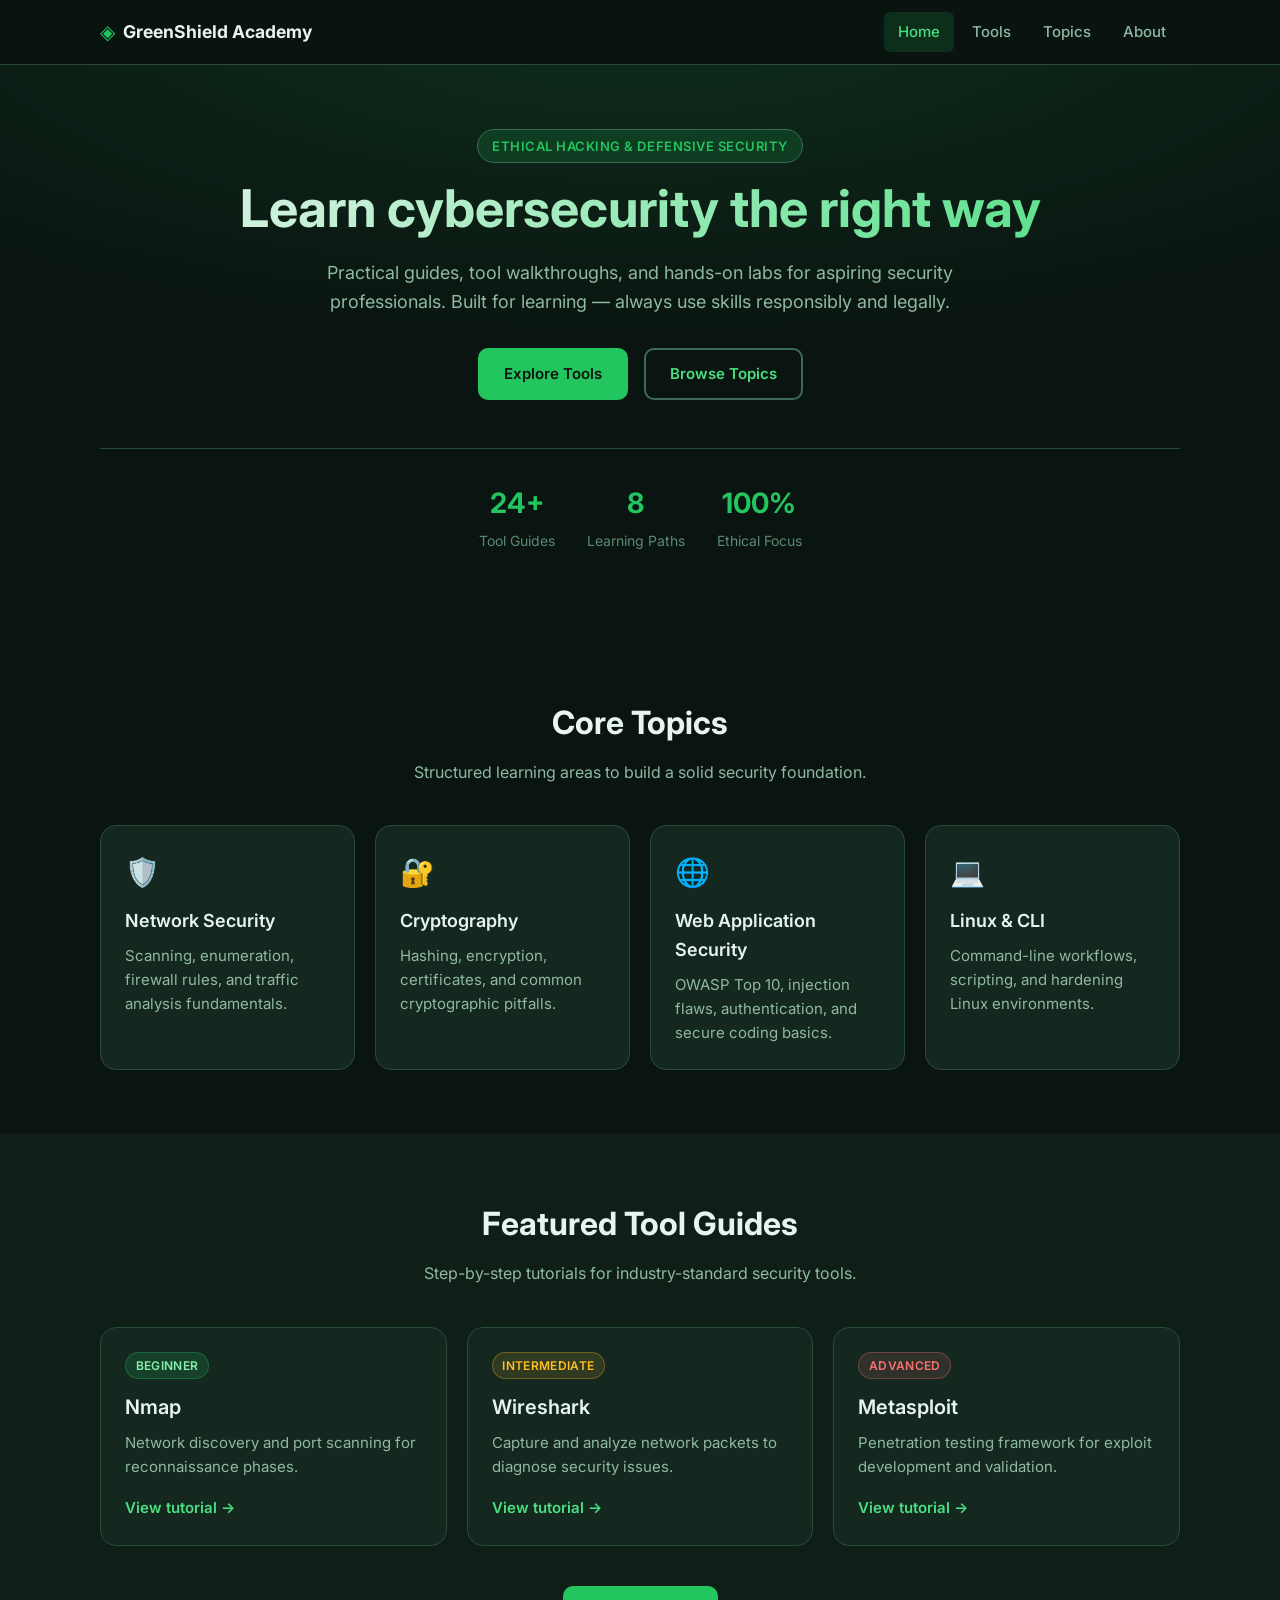
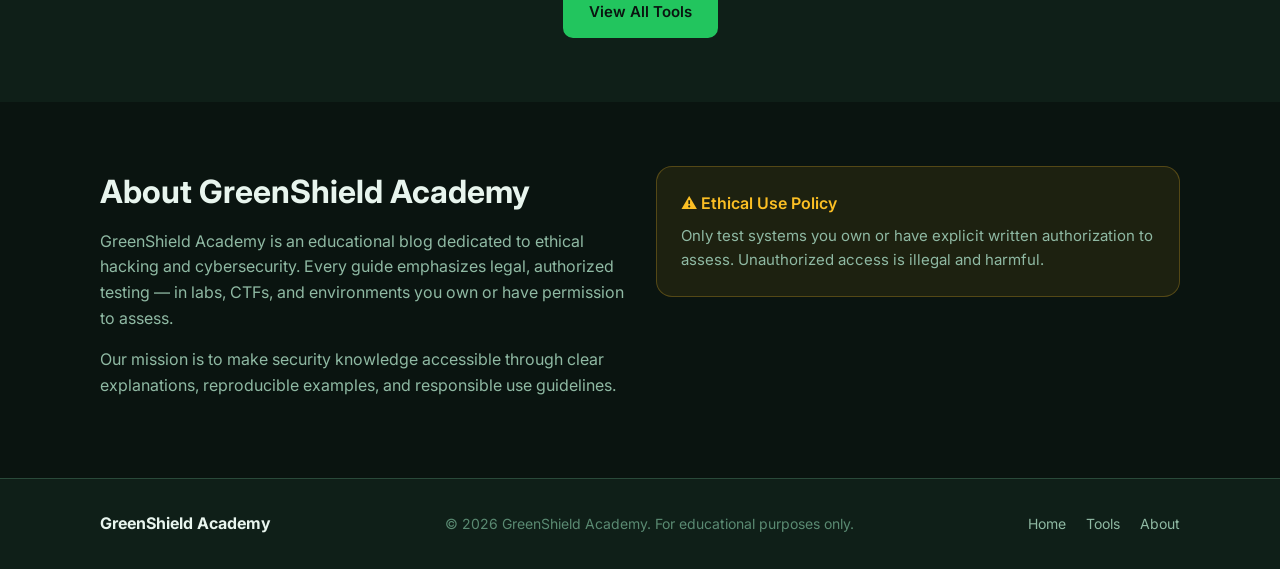
==== index.html @ 9e0d135d "First commit" ====
<!DOCTYPE html>
<html lang="en">
<head>
  <meta charset="UTF-8">
  <meta name="viewport" content="width=device-width, initial-scale=1.0">
  <meta name="description" content="Learn ethical hacking, cybersecurity fundamentals, and defensive security through practical tutorials.">
  <title>GreenShield Academy — Cybersecurity Education</title>
  <link rel="stylesheet" href="css/styles.css">
  <link rel="preconnect" href="https://fonts.googleapis.com">
  <link rel="preconnect" href="https://fonts.gstatic.com" crossorigin>
  <link href="https://fonts.googleapis.com/css2?family=Inter:wght@400;500;600;700&family=JetBrains+Mono:wght@400;500&display=swap" rel="stylesheet">
</head>
<body>
  <header class="site-header">
    <nav class="navbar" aria-label="Main navigation">
      <a href="index.html" class="navbar__brand">
        <span class="navbar__logo" aria-hidden="true">◈</span>
        GreenShield Academy
      </a>
      <button class="navbar__toggle" type="button" aria-expanded="false" aria-controls="nav-menu" aria-label="Toggle navigation menu">
        <span class="navbar__toggle-bar"></span>
        <span class="navbar__toggle-bar"></span>
        <span class="navbar__toggle-bar"></span>
      </button>
      <ul class="navbar__menu" id="nav-menu">
        <li><a href="index.html" class="navbar__link navbar__link--active">Home</a></li>
        <li><a href="tools.html" class="navbar__link">Tools</a></li>
        <li><a href="#topics" class="navbar__link">Topics</a></li>
        <li><a href="#about" class="navbar__link">About</a></li>
      </ul>
    </nav>
  </header>

  <main>
    <section class="hero">
      <div class="container hero__inner">
        <p class="hero__eyebrow">Ethical Hacking &amp; Defensive Security</p>
        <h1 class="hero__title">Learn cybersecurity the right way</h1>
        <p class="hero__subtitle">
          Practical guides, tool walkthroughs, and hands-on labs for aspiring security professionals.
          Built for learning — always use skills responsibly and legally.
        </p>
        <div class="hero__actions">
          <a href="tools.html" class="btn btn--primary">Explore Tools</a>
          <a href="#topics" class="btn btn--secondary">Browse Topics</a>
        </div>
        <div class="hero__stats">
          <div class="stat">
            <span class="stat__value">24+</span>
            <span class="stat__label">Tool Guides</span>
          </div>
          <div class="stat">
            <span class="stat__value">8</span>
            <span class="stat__label">Learning Paths</span>
          </div>
          <div class="stat">
            <span class="stat__value">100%</span>
            <span class="stat__label">Ethical Focus</span>
          </div>
        </div>
      </div>
    </section>

    <section class="section" id="topics">
      <div class="container">
        <header class="section__header">
          <h2 class="section__title">Core Topics</h2>
          <p class="section__desc">Structured learning areas to build a solid security foundation.</p>
        </header>
        <div class="card-grid">
          <article class="topic-card">
            <div class="topic-card__icon" aria-hidden="true">🛡️</div>
            <h3 class="topic-card__title">Network Security</h3>
            <p class="topic-card__text">Scanning, enumeration, firewall rules, and traffic analysis fundamentals.</p>
          </article>
          <article class="topic-card">
            <div class="topic-card__icon" aria-hidden="true">🔐</div>
            <h3 class="topic-card__title">Cryptography</h3>
            <p class="topic-card__text">Hashing, encryption, certificates, and common cryptographic pitfalls.</p>
          </article>
          <article class="topic-card">
            <div class="topic-card__icon" aria-hidden="true">🌐</div>
            <h3 class="topic-card__title">Web Application Security</h3>
            <p class="topic-card__text">OWASP Top 10, injection flaws, authentication, and secure coding basics.</p>
          </article>
          <article class="topic-card">
            <div class="topic-card__icon" aria-hidden="true">💻</div>
            <h3 class="topic-card__title">Linux &amp; CLI</h3>
            <p class="topic-card__text">Command-line workflows, scripting, and hardening Linux environments.</p>
          </article>
        </div>
      </div>
    </section>

    <section class="section section--alt">
      <div class="container">
        <header class="section__header">
          <h2 class="section__title">Featured Tool Guides</h2>
          <p class="section__desc">Step-by-step tutorials for industry-standard security tools.</p>
        </header>
        <div class="featured-tools">
          <article class="featured-tool">
            <span class="badge badge--beginner">Beginner</span>
            <h3 class="featured-tool__title">Nmap</h3>
            <p class="featured-tool__text">Network discovery and port scanning for reconnaissance phases.</p>
            <a href="tools.html#nmap" class="featured-tool__link">View tutorial →</a>
          </article>
          <article class="featured-tool">
            <span class="badge badge--intermediate">Intermediate</span>
            <h3 class="featured-tool__title">Wireshark</h3>
            <p class="featured-tool__text">Capture and analyze network packets to diagnose security issues.</p>
            <a href="tools.html#wireshark" class="featured-tool__link">View tutorial →</a>
          </article>
          <article class="featured-tool">
            <span class="badge badge--advanced">Advanced</span>
            <h3 class="featured-tool__title">Metasploit</h3>
            <p class="featured-tool__text">Penetration testing framework for exploit development and validation.</p>
            <a href="tools.html#metasploit" class="featured-tool__link">View tutorial →</a>
          </article>
        </div>
        <div class="section__cta">
          <a href="tools.html" class="btn btn--primary">View All Tools</a>
        </div>
      </div>
    </section>

    <section class="section" id="about">
      <div class="container about">
        <div class="about__content">
          <h2 class="section__title">About GreenShield Academy</h2>
          <p>
            GreenShield Academy is an educational blog dedicated to ethical hacking and cybersecurity.
            Every guide emphasizes legal, authorized testing — in labs, CTFs, and environments you own or have permission to assess.
          </p>
          <p>
            Our mission is to make security knowledge accessible through clear explanations, reproducible examples,
            and responsible use guidelines.
          </p>
        </div>
        <aside class="about__notice" role="note">
          <h3 class="about__notice-title">⚠️ Ethical Use Policy</h3>
          <p>
            Only test systems you own or have explicit written authorization to assess.
            Unauthorized access is illegal and harmful.
          </p>
        </aside>
      </div>
    </section>
  </main>

  <footer class="site-footer">
    <div class="container site-footer__inner">
      <p class="site-footer__brand">GreenShield Academy</p>
      <p class="site-footer__copy">&copy; 2026 GreenShield Academy. For educational purposes only.</p>
      <nav class="site-footer__nav" aria-label="Footer navigation">
        <a href="index.html">Home</a>
        <a href="tools.html">Tools</a>
        <a href="#about">About</a>
      </nav>
    </div>
  </footer>

  <script src="js/main.js"></script>
</body>
</html>
---- css/styles.css ----
/* ============================================
   GreenShield Academy — Green Cyber Theme
   ============================================ */

:root {
  --color-bg: #0a1410;
  --color-bg-alt: #0f1f18;
  --color-surface: #142820;
  --color-surface-hover: #1a3328;
  --color-border: #2a4a3a;
  --color-border-light: #3d6b55;

  --color-primary: #22c55e;
  --color-primary-dark: #16a34a;
  --color-primary-light: #4ade80;
  --color-primary-glow: rgba(34, 197, 94, 0.15);

  --color-text: #e8f5ee;
  --color-text-muted: #8fb9a3;
  --color-text-dim: #5a8a72;

  --color-accent: #10b981;
  --color-warning: #fbbf24;
  --color-danger: #f87171;

  --font-sans: "Inter", system-ui, -apple-system, sans-serif;
  --font-mono: "JetBrains Mono", "Fira Code", monospace;

  --radius-sm: 6px;
  --radius-md: 10px;
  --radius-lg: 16px;

  --shadow-sm: 0 2px 8px rgba(0, 0, 0, 0.25);
  --shadow-md: 0 8px 24px rgba(0, 0, 0, 0.35);
  --shadow-glow: 0 0 40px rgba(34, 197, 94, 0.12);

  --header-height: 64px;
  --container-max: 1120px;
  --transition: 0.2s ease;
}

*,
*::before,
*::after {
  box-sizing: border-box;
  margin: 0;
  padding: 0;
}

html {
  scroll-behavior: smooth;
}

body {
  font-family: var(--font-sans);
  font-size: 1rem;
  line-height: 1.6;
  color: var(--color-text);
  background-color: var(--color-bg);
  min-height: 100vh;
  display: flex;
  flex-direction: column;
}

img {
  max-width: 100%;
  display: block;
}

a {
  color: var(--color-primary-light);
  text-decoration: none;
  transition: color var(--transition);
}

a:hover {
  color: var(--color-primary);
}

.container {
  width: 100%;
  max-width: var(--container-max);
  margin-inline: auto;
  padding-inline: 1.25rem;
}

.visually-hidden {
  position: absolute;
  width: 1px;
  height: 1px;
  padding: 0;
  margin: -1px;
  overflow: hidden;
  clip: rect(0, 0, 0, 0);
  white-space: nowrap;
  border: 0;
}

/* ---- Header & Navigation ---- */

.site-header {
  position: sticky;
  top: 0;
  z-index: 100;
  background: rgba(10, 20, 16, 0.92);
  backdrop-filter: blur(12px);
  border-bottom: 1px solid var(--color-border);
}

.navbar {
  display: flex;
  align-items: center;
  justify-content: space-between;
  max-width: var(--container-max);
  margin-inline: auto;
  padding: 0 1.25rem;
  height: var(--header-height);
}

.navbar__brand {
  display: flex;
  align-items: center;
  gap: 0.5rem;
  font-weight: 700;
  font-size: 1.1rem;
  color: var(--color-text);
}

.navbar__brand:hover {
  color: var(--color-primary-light);
}

.navbar__logo {
  color: var(--color-primary);
  font-size: 1.25rem;
}

.navbar__menu {
  display: flex;
  align-items: center;
  gap: 0.25rem;
  list-style: none;
}

.navbar__link {
  display: block;
  padding: 0.5rem 0.875rem;
  color: var(--color-text-muted);
  font-weight: 500;
  font-size: 0.9375rem;
  border-radius: var(--radius-sm);
  transition: color var(--transition), background var(--transition);
}

.navbar__link:hover,
.navbar__link--active {
  color: var(--color-primary-light);
  background: var(--color-primary-glow);
}

.navbar__toggle {
  display: none;
  flex-direction: column;
  justify-content: center;
  gap: 5px;
  width: 40px;
  height: 40px;
  padding: 8px;
  background: transparent;
  border: 1px solid var(--color-border);
  border-radius: var(--radius-sm);
  cursor: pointer;
}

.navbar__toggle-bar {
  display: block;
  width: 100%;
  height: 2px;
  background: var(--color-text);
  border-radius: 2px;
  transition: transform var(--transition), opacity var(--transition);
}

.navbar__toggle[aria-expanded="true"] .navbar__toggle-bar:nth-child(1) {
  transform: translateY(7px) rotate(45deg);
}

.navbar__toggle[aria-expanded="true"] .navbar__toggle-bar:nth-child(2) {
  opacity: 0;
}

.navbar__toggle[aria-expanded="true"] .navbar__toggle-bar:nth-child(3) {
  transform: translateY(-7px) rotate(-45deg);
}

/* ---- Buttons ---- */

.btn {
  display: inline-flex;
  align-items: center;
  justify-content: center;
  padding: 0.75rem 1.5rem;
  font-family: inherit;
  font-size: 0.9375rem;
  font-weight: 600;
  border-radius: var(--radius-md);
  border: 2px solid transparent;
  cursor: pointer;
  transition: background var(--transition), border-color var(--transition), transform var(--transition);
}

.btn:hover {
  transform: translateY(-1px);
}

.btn--primary {
  background: var(--color-primary);
  color: var(--color-bg);
  border-color: var(--color-primary);
}

.btn--primary:hover {
  background: var(--color-primary-dark);
  border-color: var(--color-primary-dark);
  color: var(--color-bg);
}

.btn--secondary {
  background: transparent;
  color: var(--color-primary-light);
  border-color: var(--color-border-light);
}

.btn--secondary:hover {
  background: var(--color-primary-glow);
  color: var(--color-primary-light);
}

/* ---- Hero (Landing) ---- */

.hero {
  padding: 4rem 0 5rem;
  background:
    radial-gradient(ellipse 80% 60% at 50% -10%, var(--color-primary-glow), transparent),
    var(--color-bg);
}

.hero__inner {
  text-align: center;
}

.hero__eyebrow {
  display: inline-block;
  margin-bottom: 1rem;
  padding: 0.35rem 0.875rem;
  font-size: 0.8125rem;
  font-weight: 600;
  letter-spacing: 0.04em;
  text-transform: uppercase;
  color: var(--color-primary);
  background: var(--color-primary-glow);
  border: 1px solid var(--color-border-light);
  border-radius: 999px;
}

.hero__title {
  font-size: clamp(2rem, 5vw, 3.25rem);
  font-weight: 700;
  line-height: 1.15;
  margin-bottom: 1.25rem;
  background: linear-gradient(135deg, var(--color-text) 0%, var(--color-primary-light) 100%);
  -webkit-background-clip: text;
  -webkit-text-fill-color: transparent;
  background-clip: text;
}

.hero__subtitle {
  max-width: 640px;
  margin: 0 auto 2rem;
  font-size: 1.125rem;
  color: var(--color-text-muted);
}

.hero__actions {
  display: flex;
  flex-wrap: wrap;
  gap: 1rem;
  justify-content: center;
  margin-bottom: 3rem;
}

.hero__stats {
  display: flex;
  flex-wrap: wrap;
  gap: 2rem;
  justify-content: center;
  padding-top: 2rem;
  border-top: 1px solid var(--color-border);
}

.stat {
  display: flex;
  flex-direction: column;
  align-items: center;
  gap: 0.25rem;
}

.stat__value {
  font-size: 1.75rem;
  font-weight: 700;
  color: var(--color-primary);
}

.stat__label {
  font-size: 0.875rem;
  color: var(--color-text-dim);
}

/* ---- Sections ---- */

.section {
  padding: 4rem 0;
}

.section--alt {
  background: var(--color-bg-alt);
}

.section__header {
  text-align: center;
  margin-bottom: 2.5rem;
}

.section__title {
  font-size: clamp(1.5rem, 3vw, 2rem);
  font-weight: 700;
  margin-bottom: 0.75rem;
}

.section__desc {
  color: var(--color-text-muted);
  max-width: 520px;
  margin-inline: auto;
}

.section__cta {
  text-align: center;
  margin-top: 2.5rem;
}

/* ---- Topic Cards ---- */

.card-grid {
  display: grid;
  grid-template-columns: repeat(auto-fit, minmax(240px, 1fr));
  gap: 1.25rem;
}

.topic-card {
  padding: 1.5rem;
  background: var(--color-surface);
  border: 1px solid var(--color-border);
  border-radius: var(--radius-lg);
  transition: border-color var(--transition), box-shadow var(--transition), transform var(--transition);
}

.topic-card:hover {
  border-color: var(--color-border-light);
  box-shadow: var(--shadow-glow);
  transform: translateY(-2px);
}

.topic-card__icon {
  font-size: 1.75rem;
  margin-bottom: 0.75rem;
}

.topic-card__title {
  font-size: 1.125rem;
  font-weight: 600;
  margin-bottom: 0.5rem;
}

.topic-card__text {
  font-size: 0.9375rem;
  color: var(--color-text-muted);
}

/* ---- Featured Tools ---- */

.featured-tools {
  display: grid;
  grid-template-columns: repeat(auto-fit, minmax(280px, 1fr));
  gap: 1.25rem;
}

.featured-tool {
  padding: 1.5rem;
  background: var(--color-surface);
  border: 1px solid var(--color-border);
  border-radius: var(--radius-lg);
}

.featured-tool__title {
  font-size: 1.25rem;
  font-weight: 600;
  margin: 0.75rem 0 0.5rem;
}

.featured-tool__text {
  font-size: 0.9375rem;
  color: var(--color-text-muted);
  margin-bottom: 1rem;
}

.featured-tool__link {
  font-weight: 600;
  font-size: 0.9375rem;
}

/* ---- Badges ---- */

.badge {
  display: inline-block;
  padding: 0.2rem 0.6rem;
  font-size: 0.75rem;
  font-weight: 600;
  text-transform: uppercase;
  letter-spacing: 0.03em;
  border-radius: 999px;
}

.badge--beginner {
  color: #86efac;
  background: rgba(34, 197, 94, 0.15);
  border: 1px solid rgba(34, 197, 94, 0.3);
}

.badge--intermediate {
  color: var(--color-warning);
  background: rgba(251, 191, 36, 0.12);
  border: 1px solid rgba(251, 191, 36, 0.3);
}

.badge--advanced {
  color: var(--color-danger);
  background: rgba(248, 113, 113, 0.12);
  border: 1px solid rgba(248, 113, 113, 0.3);
}

/* ---- About ---- */

.about {
  display: grid;
  grid-template-columns: 1fr 1fr;
  gap: 2rem;
  align-items: start;
}

.about__content p {
  color: var(--color-text-muted);
  margin-bottom: 1rem;
}

.about__notice {
  padding: 1.5rem;
  background: rgba(251, 191, 36, 0.08);
  border: 1px solid rgba(251, 191, 36, 0.25);
  border-radius: var(--radius-lg);
}

.about__notice-title {
  font-size: 1rem;
  font-weight: 600;
  margin-bottom: 0.5rem;
  color: var(--color-warning);
}

.about__notice p {
  font-size: 0.9375rem;
  color: var(--color-text-muted);
}

/* ---- Page Hero (Tools) ---- */

.page-hero {
  padding: 3rem 0 2rem;
  background:
    radial-gradient(ellipse 70% 50% at 50% 0%, var(--color-primary-glow), transparent),
    var(--color-bg-alt);
  border-bottom: 1px solid var(--color-border);
}

.page-hero__title {
  font-size: clamp(1.75rem, 4vw, 2.5rem);
  font-weight: 700;
  margin-bottom: 0.75rem;
}

.page-hero__subtitle {
  color: var(--color-text-muted);
  max-width: 600px;
  font-size: 1.0625rem;
}

/* ---- Tools Page ---- */

.tools-section {
  padding-top: 2rem;
}

.tools-toolbar {
  display: flex;
  flex-wrap: wrap;
  gap: 1rem;
  align-items: center;
  justify-content: space-between;
  margin-bottom: 1.5rem;
}

.search-box {
  flex: 1;
  min-width: 220px;
  max-width: 400px;
}

.search-box__input {
  width: 100%;
  padding: 0.75rem 1rem;
  font-family: inherit;
  font-size: 0.9375rem;
  color: var(--color-text);
  background: var(--color-surface);
  border: 1px solid var(--color-border);
  border-radius: var(--radius-md);
  outline: none;
  transition: border-color var(--transition), box-shadow var(--transition);
}

.search-box__input::placeholder {
  color: var(--color-text-dim);
}

.search-box__input:focus {
  border-color: var(--color-primary);
  box-shadow: 0 0 0 3px var(--color-primary-glow);
}

.filter-group {
  display: flex;
  flex-wrap: wrap;
  gap: 0.5rem;
}

.filter-btn {
  padding: 0.5rem 0.875rem;
  font-family: inherit;
  font-size: 0.8125rem;
  font-weight: 600;
  color: var(--color-text-muted);
  background: var(--color-surface);
  border: 1px solid var(--color-border);
  border-radius: 999px;
  cursor: pointer;
  transition: color var(--transition), background var(--transition), border-color var(--transition);
}

.filter-btn:hover {
  color: var(--color-primary-light);
  border-color: var(--color-border-light);
}

.filter-btn--active {
  color: var(--color-bg);
  background: var(--color-primary);
  border-color: var(--color-primary);
}

.tools-count {
  font-size: 0.875rem;
  color: var(--color-text-dim);
  margin-bottom: 1.25rem;
}

.tools-grid {
  display: grid;
  grid-template-columns: repeat(auto-fill, minmax(320px, 1fr));
  gap: 1.25rem;
}

.tools-empty {
  text-align: center;
  padding: 3rem 1rem;
  color: var(--color-text-muted);
}

/* ---- Tool Card ---- */

.tool-card {
  display: flex;
  flex-direction: column;
  background: var(--color-surface);
  border: 1px solid var(--color-border);
  border-radius: var(--radius-lg);
  overflow: hidden;
  transition: border-color var(--transition), box-shadow var(--transition);
}

.tool-card:hover {
  border-color: var(--color-border-light);
}

.tool-card.is-hidden {
  display: none;
}

.tool-card__header {
  padding: 1.25rem 1.25rem 0;
}

.tool-card__meta {
  display: flex;
  flex-wrap: wrap;
  gap: 0.5rem;
  align-items: center;
  margin-bottom: 0.5rem;
}

.tool-card__category {
  font-size: 0.75rem;
  font-weight: 600;
  text-transform: uppercase;
  letter-spacing: 0.04em;
  color: var(--color-primary);
}

.tool-card__title {
  font-size: 1.25rem;
  font-weight: 700;
  margin-bottom: 0.5rem;
}

.tool-card__desc {
  font-size: 0.9375rem;
  color: var(--color-text-muted);
  line-height: 1.55;
}

.tool-card__body {
  padding: 1rem 1.25rem 1.25rem;
  margin-top: auto;
}

.tool-card__toggle {
  display: flex;
  align-items: center;
  justify-content: space-between;
  width: 100%;
  padding: 0.75rem 1rem;
  font-family: inherit;
  font-size: 0.875rem;
  font-weight: 600;
  color: var(--color-primary-light);
  background: var(--color-bg-alt);
  border: 1px solid var(--color-border);
  border-radius: var(--radius-md);
  cursor: pointer;
  transition: background var(--transition), border-color var(--transition);
}

.tool-card__toggle:hover {
  background: var(--color-primary-glow);
  border-color: var(--color-border-light);
}

.tool-card__toggle-icon {
  font-size: 1.125rem;
  transition: transform var(--transition);
}

.tool-card__toggle[aria-expanded="true"] .tool-card__toggle-icon {
  transform: rotate(180deg);
}

.tool-card__tutorial {
  overflow: hidden;
  max-height: 0;
  transition: max-height 0.35s ease;
}

.tool-card__tutorial.is-open {
  max-height: 1200px;
}

.tool-card__tutorial-inner {
  padding: 1rem 0 0;
}

.tool-card__section-title {
  font-size: 0.8125rem;
  font-weight: 600;
  text-transform: uppercase;
  letter-spacing: 0.04em;
  color: var(--color-text-dim);
  margin-bottom: 0.5rem;
}

.tool-card__steps {
  list-style: none;
  counter-reset: step;
  margin-bottom: 1rem;
}

.tool-card__steps li {
  position: relative;
  padding-left: 2rem;
  margin-bottom: 0.625rem;
  font-size: 0.9375rem;
  color: var(--color-text-muted);
  counter-increment: step;
}

.tool-card__steps li::before {
  content: counter(step);
  position: absolute;
  left: 0;
  top: 0;
  width: 1.375rem;
  height: 1.375rem;
  display: flex;
  align-items: center;
  justify-content: center;
  font-size: 0.75rem;
  font-weight: 700;
  color: var(--color-bg);
  background: var(--color-primary);
  border-radius: 50%;
}

.tool-card__code {
  display: block;
  padding: 0.875rem 1rem;
  font-family: var(--font-mono);
  font-size: 0.8125rem;
  line-height: 1.5;
  color: var(--color-primary-light);
  background: var(--color-bg);
  border: 1px solid var(--color-border);
  border-radius: var(--radius-sm);
  overflow-x: auto;
  white-space: pre-wrap;
  word-break: break-word;
}

.tool-card__note {
  margin-top: 0.75rem;
  padding: 0.75rem;
  font-size: 0.8125rem;
  color: var(--color-warning);
  background: rgba(251, 191, 36, 0.08);
  border-left: 3px solid var(--color-warning);
  border-radius: 0 var(--radius-sm) var(--radius-sm) 0;
}

/* ---- Footer ---- */

.site-footer {
  margin-top: auto;
  padding: 2rem 0;
  background: var(--color-bg-alt);
  border-top: 1px solid var(--color-border);
}

.site-footer__inner {
  display: flex;
  flex-wrap: wrap;
  gap: 1rem;
  align-items: center;
  justify-content: space-between;
}

.site-footer__brand {
  font-weight: 700;
  color: var(--color-text);
}

.site-footer__copy {
  font-size: 0.875rem;
  color: var(--color-text-dim);
}

.site-footer__nav {
  display: flex;
  gap: 1.25rem;
}

.site-footer__nav a {
  font-size: 0.875rem;
  color: var(--color-text-muted);
}

.site-footer__nav a:hover {
  color: var(--color-primary-light);
}

/* ---- Responsive ---- */

@media (max-width: 768px) {
  .navbar__toggle {
    display: flex;
  }

  .navbar__menu {
    position: fixed;
    top: var(--header-height);
    left: 0;
    right: 0;
    flex-direction: column;
    align-items: stretch;
    gap: 0;
    padding: 0.75rem 1.25rem 1.25rem;
    background: rgba(10, 20, 16, 0.98);
    border-bottom: 1px solid var(--color-border);
    transform: translateY(-110%);
    opacity: 0;
    visibility: hidden;
    transition: transform var(--transition), opacity var(--transition), visibility var(--transition);
  }

  .navbar__menu.is-open {
    transform: translateY(0);
    opacity: 1;
    visibility: visible;
  }

  .navbar__link {
    padding: 0.75rem 1rem;
  }

  .about {
    grid-template-columns: 1fr;
  }

  .tools-toolbar {
    flex-direction: column;
    align-items: stretch;
  }

  .search-box {
    max-width: none;
  }

  .filter-group {
    justify-content: flex-start;
  }

  .site-footer__inner {
    flex-direction: column;
    text-align: center;
  }
}

@media (max-width: 480px) {
  .hero {
    padding: 3rem 0 4rem;
  }

  .hero__actions {
    flex-direction: column;
    align-items: stretch;
  }

  .hero__stats {
    gap: 1.5rem;
  }

  .tools-grid {
    grid-template-columns: 1fr;
  }
}
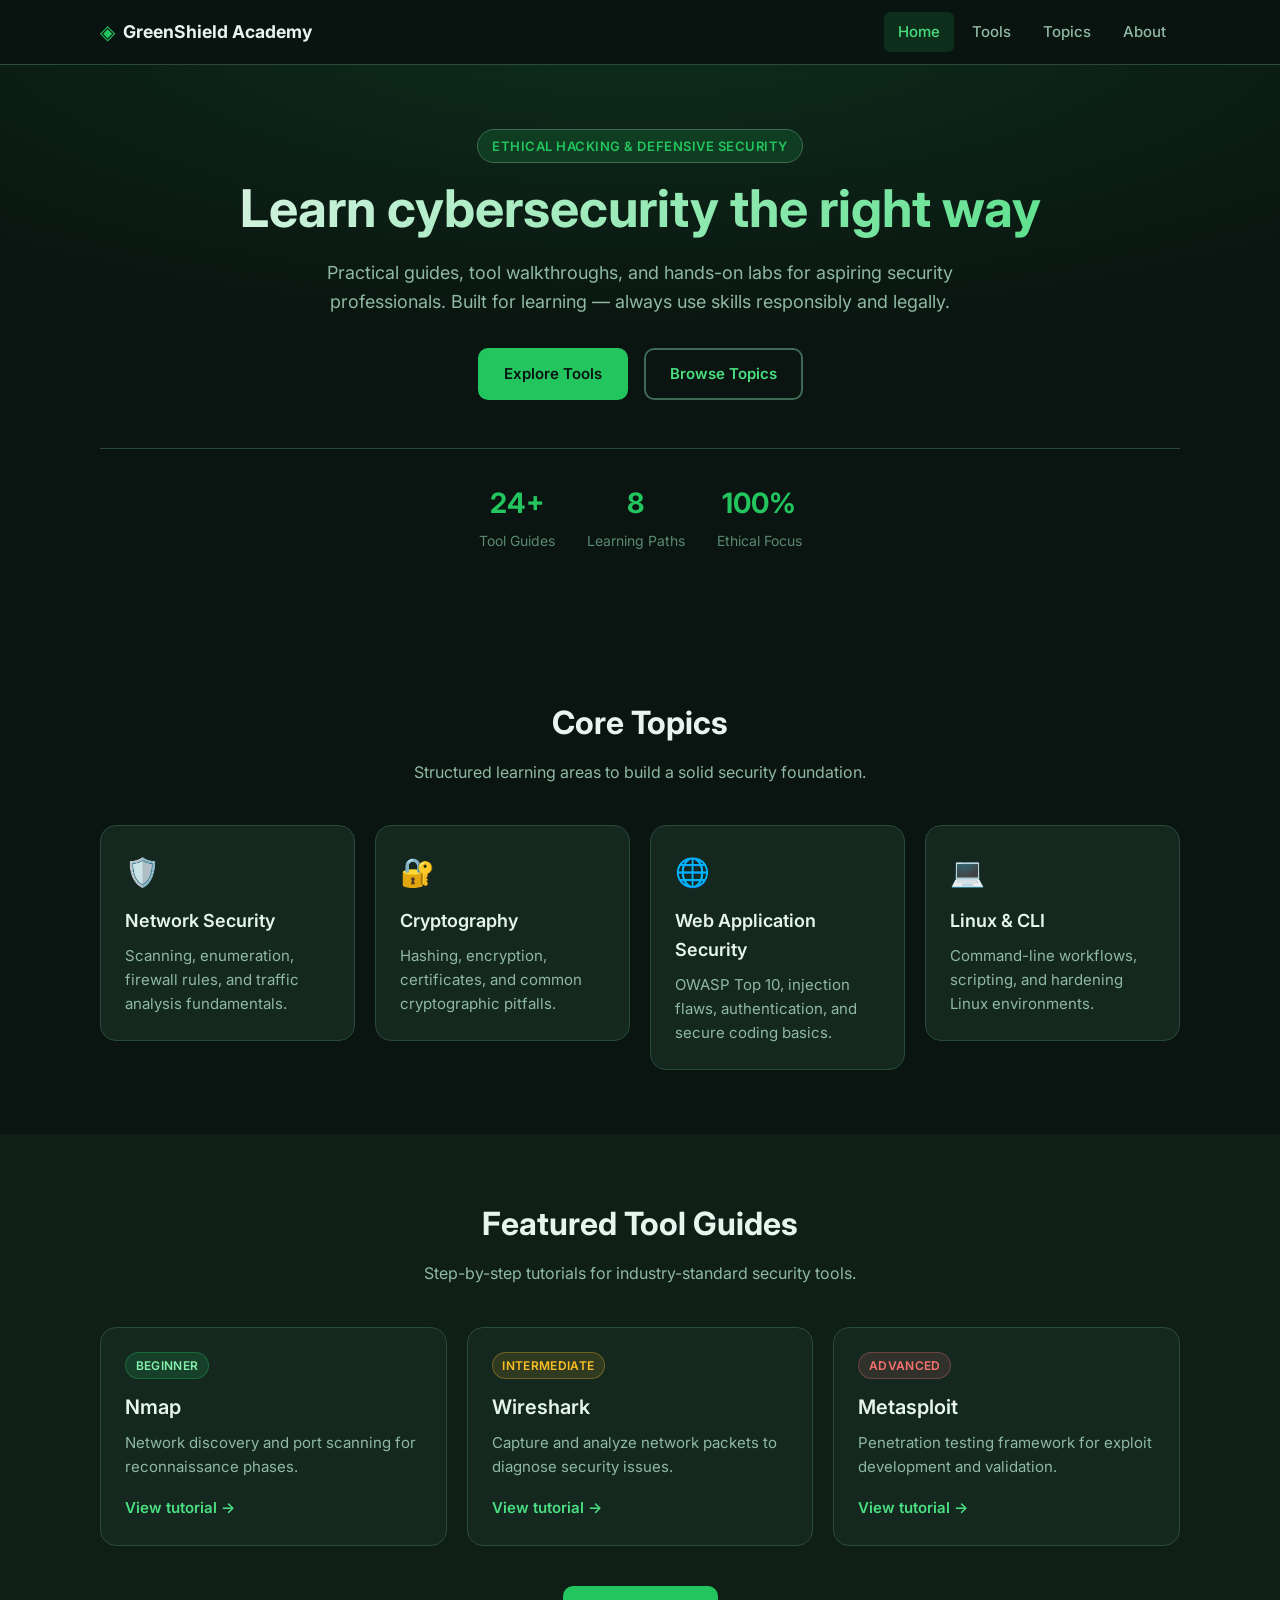
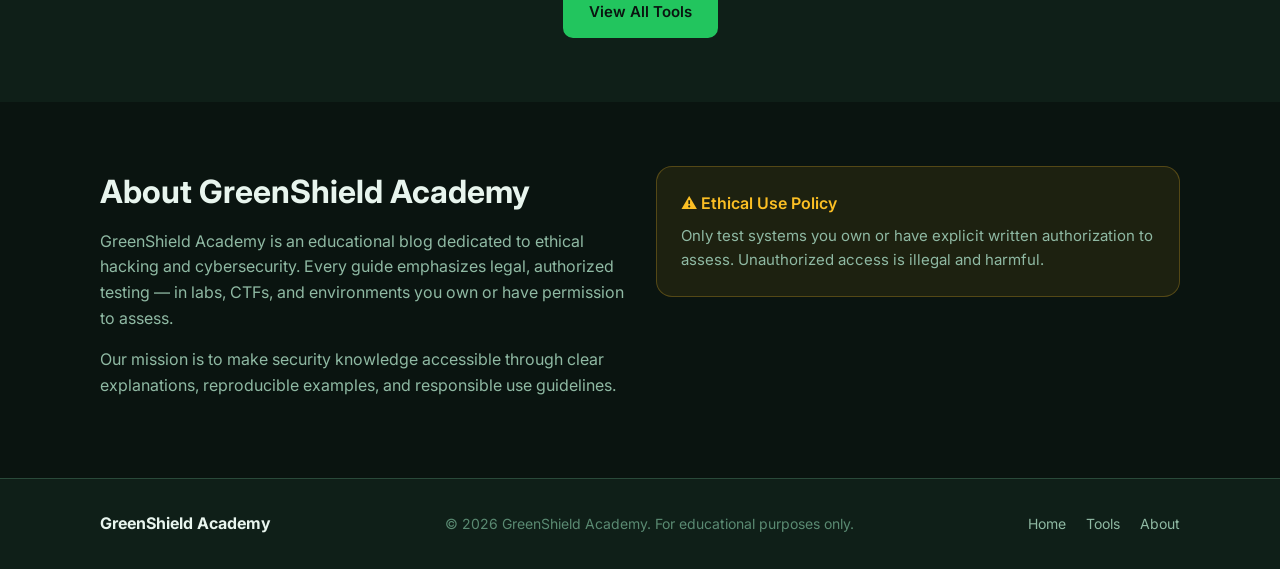
==== commit a5a2cadf: "Added detailed learning pages for core topics" ====
--- a/index.html
+++ b/index.html
@@ -68,26 +68,34 @@
           <p class="section__desc">Structured learning areas to build a solid security foundation.</p>
         </header>
         <div class="card-grid">
-          <article class="topic-card">
-            <div class="topic-card__icon" aria-hidden="true">🛡️</div>
-            <h3 class="topic-card__title">Network Security</h3>
-            <p class="topic-card__text">Scanning, enumeration, firewall rules, and traffic analysis fundamentals.</p>
-          </article>
-          <article class="topic-card">
-            <div class="topic-card__icon" aria-hidden="true">🔐</div>
-            <h3 class="topic-card__title">Cryptography</h3>
-            <p class="topic-card__text">Hashing, encryption, certificates, and common cryptographic pitfalls.</p>
-          </article>
-          <article class="topic-card">
-            <div class="topic-card__icon" aria-hidden="true">🌐</div>
-            <h3 class="topic-card__title">Web Application Security</h3>
-            <p class="topic-card__text">OWASP Top 10, injection flaws, authentication, and secure coding basics.</p>
-          </article>
-          <article class="topic-card">
-            <div class="topic-card__icon" aria-hidden="true">💻</div>
-            <h3 class="topic-card__title">Linux &amp; CLI</h3>
-            <p class="topic-card__text">Command-line workflows, scripting, and hardening Linux environments.</p>
-          </article>
+          <a href="network-security.html" class="topic-card-link">
+            <article class="topic-card">
+              <div class="topic-card__icon" aria-hidden="true">🛡️</div>
+              <h3 class="topic-card__title">Network Security</h3>
+              <p class="topic-card__text">Scanning, enumeration, firewall rules, and traffic analysis fundamentals.</p>
+            </article>
+          </a>
+          <a href="cryptography.html" class="topic-card-link">
+            <article class="topic-card">
+              <div class="topic-card__icon" aria-hidden="true">🔐</div>
+              <h3 class="topic-card__title">Cryptography</h3>
+              <p class="topic-card__text">Hashing, encryption, certificates, and common cryptographic pitfalls.</p>
+            </article>
+          </a>
+          <a href="web-application-security.html" class="topic-card-link">
+            <article class="topic-card">
+              <div class="topic-card__icon" aria-hidden="true">🌐</div>
+              <h3 class="topic-card__title">Web Application Security</h3>
+              <p class="topic-card__text">OWASP Top 10, injection flaws, authentication, and secure coding basics.</p>
+            </article>
+          </a>
+          <a href="linux-cli.html" class="topic-card-link">
+            <article class="topic-card">
+              <div class="topic-card__icon" aria-hidden="true">💻</div>
+              <h3 class="topic-card__title">Linux &amp; CLI</h3>
+              <p class="topic-card__text">Command-line workflows, scripting, and hardening Linux environments.</p>
+            </article>
+          </a>
         </div>
       </div>
     </section>
--- a/css/styles.css
+++ b/css/styles.css
@@ -384,6 +384,104 @@
 .topic-card__text {
   font-size: 0.9375rem;
   color: var(--color-text-muted);
+}
+
+.topic-card-link {
+  display: block;
+  color: inherit;
+  text-decoration: none;
+}
+
+.topic-card-link:hover {
+  color: inherit;
+}
+
+/* ---- Topic Pages ---- */
+
+.topic-page {
+  padding-bottom: 4rem;
+}
+
+.topic-page__intro {
+  color: var(--color-text-muted);
+  font-size: 1.0625rem;
+  max-width: 720px;
+  line-height: 1.7;
+}
+
+.topic-page__intro p + p {
+  margin-top: 1rem;
+}
+
+.topic-content {
+  display: grid;
+  gap: 1.5rem;
+  max-width: 720px;
+}
+
+.topic-block {
+  padding: 1.5rem;
+  background: var(--color-surface);
+  border: 1px solid var(--color-border);
+  border-radius: var(--radius-lg);
+}
+
+.topic-block__title {
+  font-size: 1.25rem;
+  font-weight: 600;
+  margin-bottom: 1rem;
+  color: var(--color-text);
+}
+
+.topic-list {
+  list-style: none;
+  display: flex;
+  flex-direction: column;
+  gap: 0.625rem;
+}
+
+.topic-list li {
+  position: relative;
+  padding-left: 1.25rem;
+  font-size: 0.9375rem;
+  color: var(--color-text-muted);
+  line-height: 1.55;
+}
+
+.topic-list li::before {
+  content: "";
+  position: absolute;
+  left: 0;
+  top: 0.55em;
+  width: 6px;
+  height: 6px;
+  background: var(--color-primary);
+  border-radius: 50%;
+}
+
+.topic-list code {
+  font-family: var(--font-mono);
+  font-size: 0.875em;
+  color: var(--color-primary-light);
+  background: var(--color-bg);
+  padding: 0.1em 0.35em;
+  border-radius: var(--radius-sm);
+}
+
+.topic-list--resources li {
+  padding-left: 0;
+}
+
+.topic-list--resources li::before {
+  display: none;
+}
+
+.topic-list--resources a {
+  font-weight: 500;
+}
+
+.topic-page__actions {
+  margin-top: 2.5rem;
 }
 
 /* ---- Featured Tools ---- */
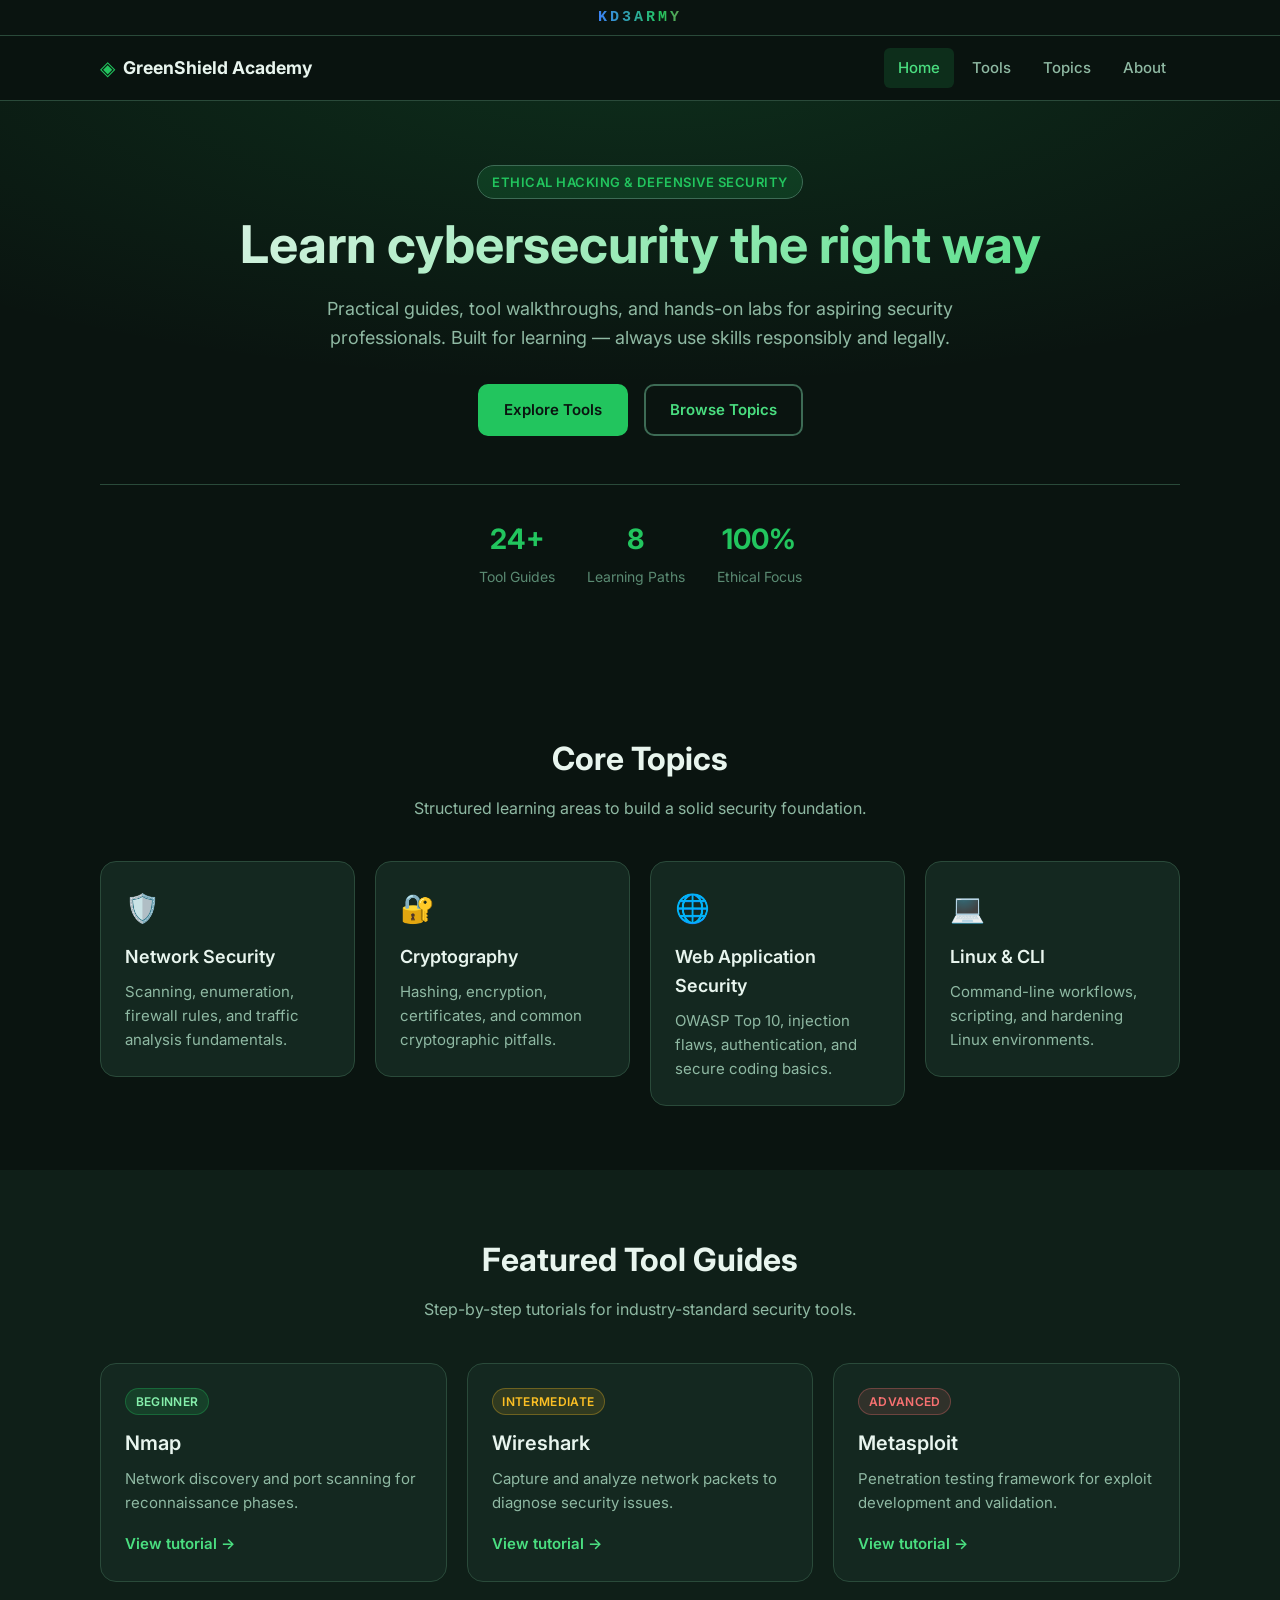
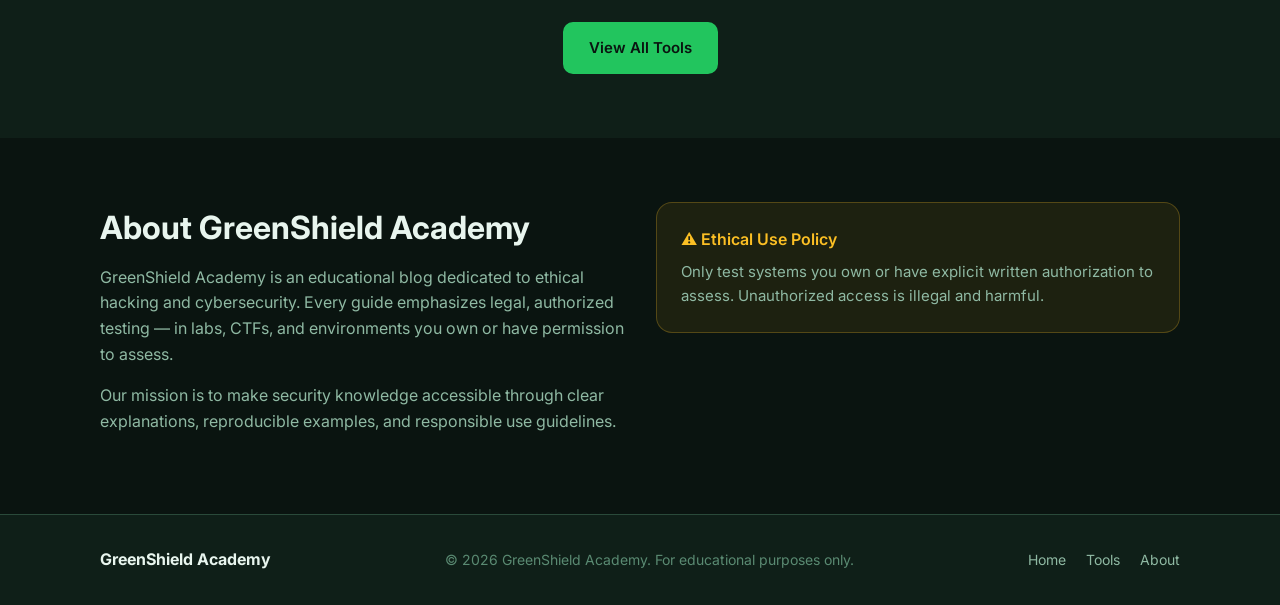
==== commit ae1dba13: "Added color-cycling name KD3ARMY to the header" ====
--- a/index.html
+++ b/index.html
@@ -12,6 +12,9 @@
 </head>
 <body>
   <header class="site-header">
+    <div class="header-username" aria-label="Site author">
+      <span class="header-username__text">KD3ARMY</span>
+    </div>
     <nav class="navbar" aria-label="Main navigation">
       <a href="index.html" class="navbar__brand">
         <span class="navbar__logo" aria-hidden="true">◈</span>
--- a/css/styles.css
+++ b/css/styles.css
@@ -35,6 +35,7 @@
   --shadow-glow: 0 0 40px rgba(34, 197, 94, 0.12);
 
   --header-height: 64px;
+  --header-banner-height: 2.25rem;
   --container-max: 1120px;
   --transition: 0.2s ease;
 }
@@ -105,6 +106,55 @@
   background: rgba(10, 20, 16, 0.92);
   backdrop-filter: blur(12px);
   border-bottom: 1px solid var(--color-border);
+}
+
+.header-username {
+  display: flex;
+  align-items: center;
+  justify-content: center;
+  height: var(--header-banner-height);
+  background: var(--color-bg);
+  border-bottom: 1px solid var(--color-border);
+}
+
+.header-username__text {
+  font-family: var(--font-mono);
+  font-size: 0.9375rem;
+  font-weight: 700;
+  letter-spacing: 0.2em;
+  text-transform: uppercase;
+  background: linear-gradient(
+    90deg,
+    #3b82f6 0%,
+    #22c55e 25%,
+    #ef4444 50%,
+    #facc15 75%,
+    #3b82f6 100%
+  );
+  background-size: 300% 100%;
+  -webkit-background-clip: text;
+  background-clip: text;
+  -webkit-text-fill-color: transparent;
+  animation: username-gradient 6s ease-in-out infinite;
+}
+
+@keyframes username-gradient {
+  0% {
+    background-position: 0% 50%;
+  }
+
+  100% {
+    background-position: 100% 50%;
+  }
+}
+
+@media (prefers-reduced-motion: reduce) {
+  .header-username__text {
+    animation: none;
+    background-position: 50% 50%;
+    -webkit-text-fill-color: #22c55e;
+    color: #22c55e;
+  }
 }
 
 .navbar {
@@ -925,6 +975,10 @@
     transition: transform var(--transition), opacity var(--transition), visibility var(--transition);
   }
 
+  .site-header:has(.header-username) .navbar__menu {
+    top: calc(var(--header-height) + var(--header-banner-height));
+  }
+
   .navbar__menu.is-open {
     transform: translateY(0);
     opacity: 1;
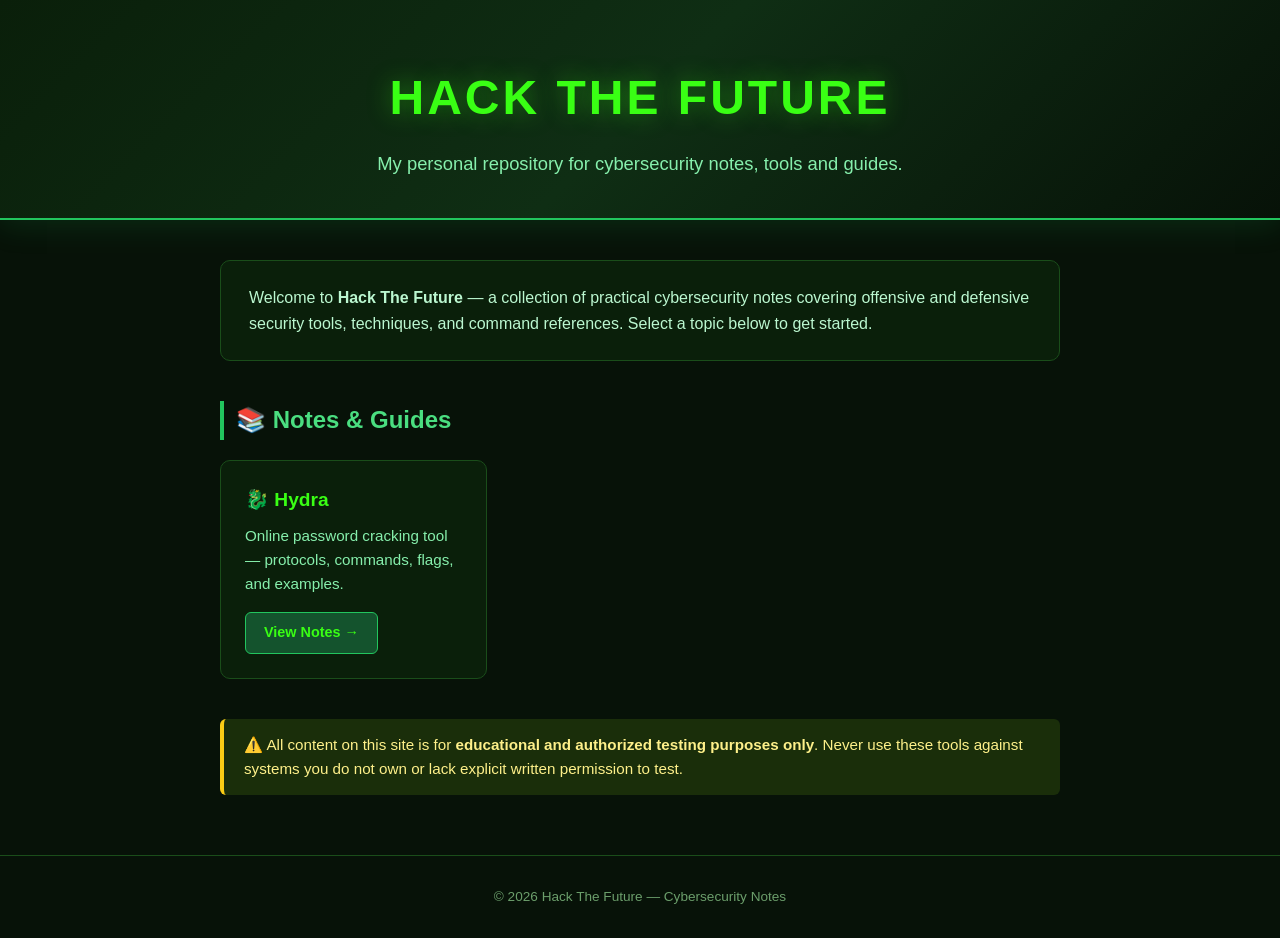
==== commit 0f481620: "improved one" ====
--- a/index.html
+++ b/index.html
@@ -1,176 +1,145 @@
-<!DOCTYPE html>
-<html lang="en">
-<head>
-  <meta charset="UTF-8">
-  <meta name="viewport" content="width=device-width, initial-scale=1.0">
-  <meta name="description" content="Learn ethical hacking, cybersecurity fundamentals, and defensive security through practical tutorials.">
-  <title>GreenShield Academy — Cybersecurity Education</title>
-  <link rel="stylesheet" href="css/styles.css">
-  <link rel="preconnect" href="https://fonts.googleapis.com">
-  <link rel="preconnect" href="https://fonts.gstatic.com" crossorigin>
-  <link href="https://fonts.googleapis.com/css2?family=Inter:wght@400;500;600;700&family=JetBrains+Mono:wght@400;500&display=swap" rel="stylesheet">
-</head>
-<body>
-  <header class="site-header">
-    <div class="header-username" aria-label="Site author">
-      <span class="header-username__text">KD3ARMY</span>
-    </div>
-    <nav class="navbar" aria-label="Main navigation">
-      <a href="index.html" class="navbar__brand">
-        <span class="navbar__logo" aria-hidden="true">◈</span>
-        GreenShield Academy
-      </a>
-      <button class="navbar__toggle" type="button" aria-expanded="false" aria-controls="nav-menu" aria-label="Toggle navigation menu">
-        <span class="navbar__toggle-bar"></span>
-        <span class="navbar__toggle-bar"></span>
-        <span class="navbar__toggle-bar"></span>
-      </button>
-      <ul class="navbar__menu" id="nav-menu">
-        <li><a href="index.html" class="navbar__link navbar__link--active">Home</a></li>
-        <li><a href="tools.html" class="navbar__link">Tools</a></li>
-        <li><a href="#topics" class="navbar__link">Topics</a></li>
-        <li><a href="#about" class="navbar__link">About</a></li>
-      </ul>
-    </nav>
-  </header>
-
-  <main>
-    <section class="hero">
-      <div class="container hero__inner">
-        <p class="hero__eyebrow">Ethical Hacking &amp; Defensive Security</p>
-        <h1 class="hero__title">Learn cybersecurity the right way</h1>
-        <p class="hero__subtitle">
-          Practical guides, tool walkthroughs, and hands-on labs for aspiring security professionals.
-          Built for learning — always use skills responsibly and legally.
-        </p>
-        <div class="hero__actions">
-          <a href="tools.html" class="btn btn--primary">Explore Tools</a>
-          <a href="#topics" class="btn btn--secondary">Browse Topics</a>
-        </div>
-        <div class="hero__stats">
-          <div class="stat">
-            <span class="stat__value">24+</span>
-            <span class="stat__label">Tool Guides</span>
-          </div>
-          <div class="stat">
-            <span class="stat__value">8</span>
-            <span class="stat__label">Learning Paths</span>
-          </div>
-          <div class="stat">
-            <span class="stat__value">100%</span>
-            <span class="stat__label">Ethical Focus</span>
-          </div>
-        </div>
-      </div>
-    </section>
-
-    <section class="section" id="topics">
-      <div class="container">
-        <header class="section__header">
-          <h2 class="section__title">Core Topics</h2>
-          <p class="section__desc">Structured learning areas to build a solid security foundation.</p>
-        </header>
-        <div class="card-grid">
-          <a href="network-security.html" class="topic-card-link">
-            <article class="topic-card">
-              <div class="topic-card__icon" aria-hidden="true">🛡️</div>
-              <h3 class="topic-card__title">Network Security</h3>
-              <p class="topic-card__text">Scanning, enumeration, firewall rules, and traffic analysis fundamentals.</p>
-            </article>
-          </a>
-          <a href="cryptography.html" class="topic-card-link">
-            <article class="topic-card">
-              <div class="topic-card__icon" aria-hidden="true">🔐</div>
-              <h3 class="topic-card__title">Cryptography</h3>
-              <p class="topic-card__text">Hashing, encryption, certificates, and common cryptographic pitfalls.</p>
-            </article>
-          </a>
-          <a href="web-application-security.html" class="topic-card-link">
-            <article class="topic-card">
-              <div class="topic-card__icon" aria-hidden="true">🌐</div>
-              <h3 class="topic-card__title">Web Application Security</h3>
-              <p class="topic-card__text">OWASP Top 10, injection flaws, authentication, and secure coding basics.</p>
-            </article>
-          </a>
-          <a href="linux-cli.html" class="topic-card-link">
-            <article class="topic-card">
-              <div class="topic-card__icon" aria-hidden="true">💻</div>
-              <h3 class="topic-card__title">Linux &amp; CLI</h3>
-              <p class="topic-card__text">Command-line workflows, scripting, and hardening Linux environments.</p>
-            </article>
-          </a>
-        </div>
-      </div>
-    </section>
-
-    <section class="section section--alt">
-      <div class="container">
-        <header class="section__header">
-          <h2 class="section__title">Featured Tool Guides</h2>
-          <p class="section__desc">Step-by-step tutorials for industry-standard security tools.</p>
-        </header>
-        <div class="featured-tools">
-          <article class="featured-tool">
-            <span class="badge badge--beginner">Beginner</span>
-            <h3 class="featured-tool__title">Nmap</h3>
-            <p class="featured-tool__text">Network discovery and port scanning for reconnaissance phases.</p>
-            <a href="tools.html#nmap" class="featured-tool__link">View tutorial →</a>
-          </article>
-          <article class="featured-tool">
-            <span class="badge badge--intermediate">Intermediate</span>
-            <h3 class="featured-tool__title">Wireshark</h3>
-            <p class="featured-tool__text">Capture and analyze network packets to diagnose security issues.</p>
-            <a href="tools.html#wireshark" class="featured-tool__link">View tutorial →</a>
-          </article>
-          <article class="featured-tool">
-            <span class="badge badge--advanced">Advanced</span>
-            <h3 class="featured-tool__title">Metasploit</h3>
-            <p class="featured-tool__text">Penetration testing framework for exploit development and validation.</p>
-            <a href="tools.html#metasploit" class="featured-tool__link">View tutorial →</a>
-          </article>
-        </div>
-        <div class="section__cta">
-          <a href="tools.html" class="btn btn--primary">View All Tools</a>
-        </div>
-      </div>
-    </section>
-
-    <section class="section" id="about">
-      <div class="container about">
-        <div class="about__content">
-          <h2 class="section__title">About GreenShield Academy</h2>
-          <p>
-            GreenShield Academy is an educational blog dedicated to ethical hacking and cybersecurity.
-            Every guide emphasizes legal, authorized testing — in labs, CTFs, and environments you own or have permission to assess.
-          </p>
-          <p>
-            Our mission is to make security knowledge accessible through clear explanations, reproducible examples,
-            and responsible use guidelines.
-          </p>
-        </div>
-        <aside class="about__notice" role="note">
-          <h3 class="about__notice-title">⚠️ Ethical Use Policy</h3>
-          <p>
-            Only test systems you own or have explicit written authorization to assess.
-            Unauthorized access is illegal and harmful.
-          </p>
-        </aside>
-      </div>
-    </section>
-  </main>
-
-  <footer class="site-footer">
-    <div class="container site-footer__inner">
-      <p class="site-footer__brand">GreenShield Academy</p>
-      <p class="site-footer__copy">&copy; 2026 GreenShield Academy. For educational purposes only.</p>
-      <nav class="site-footer__nav" aria-label="Footer navigation">
-        <a href="index.html">Home</a>
-        <a href="tools.html">Tools</a>
-        <a href="#about">About</a>
-      </nav>
-    </div>
-  </footer>
-
-  <script src="js/main.js"></script>
-</body>
-</html>
+<!DOCTYPE html>
+<html lang="en">
+<head>
+<meta charset="UTF-8">
+<meta name="viewport" content="width=device-width, initial-scale=1.0">
+<title>Hack The Future | Home</title>
+<style>
+  * { box-sizing: border-box; margin: 0; padding: 0; }
+  body {
+    font-family: "Segoe UI", Arial, sans-serif;
+    background: #071208;
+    color: #d4f5d4;
+    line-height: 1.6;
+    min-height: 100vh;
+  }
+  header {
+    text-align: center;
+    padding: 60px 20px 40px;
+    background: linear-gradient(135deg, #0a1f0a 0%, #0f2e14 50%, #071208 100%);
+    border-bottom: 2px solid #22c55e;
+    box-shadow: 0 4px 30px rgba(34, 197, 94, 0.15);
+  }
+  header h1 {
+    color: #39ff14;
+    font-size: 3em;
+    text-shadow: 0 0 25px rgba(57, 255, 20, 0.4);
+    letter-spacing: 3px;
+    margin-bottom: 12px;
+  }
+  header p {
+    color: #86efac;
+    font-size: 1.15em;
+    max-width: 600px;
+    margin: 0 auto;
+  }
+  main {
+    max-width: 900px;
+    margin: 0 auto;
+    padding: 40px 30px 60px;
+  }
+  h2 {
+    color: #4ade80;
+    border-left: 4px solid #22c55e;
+    padding-left: 12px;
+    margin-bottom: 20px;
+  }
+  .intro {
+    background: #0a1f0a;
+    border: 1px solid #1a4d1a;
+    border-radius: 10px;
+    padding: 24px 28px;
+    margin-bottom: 40px;
+    color: #bbf7d0;
+  }
+  .cards {
+    display: grid;
+    grid-template-columns: repeat(auto-fill, minmax(260px, 1fr));
+    gap: 20px;
+    margin-top: 10px;
+  }
+  .card {
+    background: #0a1f0a;
+    border: 1px solid #1a4d1a;
+    border-radius: 10px;
+    padding: 24px;
+    transition: border-color 0.2s, box-shadow 0.2s, transform 0.2s;
+  }
+  .card:hover {
+    border-color: #22c55e;
+    box-shadow: 0 0 20px rgba(34, 197, 94, 0.2);
+    transform: translateY(-3px);
+  }
+  .card h3 {
+    color: #39ff14;
+    margin-bottom: 8px;
+    font-size: 1.2em;
+  }
+  .card p {
+    color: #86efac;
+    font-size: 0.95em;
+    margin-bottom: 16px;
+  }
+  .card a {
+    display: inline-block;
+    background: #14532d;
+    color: #39ff14;
+    text-decoration: none;
+    padding: 8px 18px;
+    border-radius: 6px;
+    border: 1px solid #22c55e;
+    font-weight: bold;
+    font-size: 0.9em;
+    transition: background 0.2s;
+  }
+  .card a:hover {
+    background: #166534;
+  }
+  .warn {
+    background: #1a2e0a;
+    border-left: 4px solid #facc15;
+    padding: 14px 20px;
+    border-radius: 6px;
+    margin-top: 40px;
+    color: #fef08a;
+    font-size: 0.95em;
+  }
+  footer {
+    text-align: center;
+    padding: 30px;
+    border-top: 1px solid #1a4d1a;
+    color: #6b9e6b;
+    font-size: 0.85em;
+  }
+</style>
+</head>
+<body>
+<header>
+  <h1>HACK THE FUTURE</h1>
+  <p>My personal repository for cybersecurity notes, tools and guides.</p>
+</header>
+<main>
+  <div class="intro">
+    Welcome to <strong>Hack The Future</strong> — a collection of practical cybersecurity
+    notes covering offensive and defensive security tools, techniques, and command references.
+    Select a topic below to get started.
+  </div>
+  <h2>📚 Notes &amp; Guides</h2>
+  <div class="cards">
+    <div class="card">
+      <h3>🐉 Hydra</h3>
+      <p>Online password cracking tool — protocols, commands, flags, and examples.</p>
+      <a href="hydra_notes.html">View Notes →</a>
+    </div>
+    <!-- Add more cards here as you create new notes -->
+  </div>
+  <div class="warn">
+    ⚠️ All content on this site is for <strong>educational and authorized testing purposes only</strong>.
+    Never use these tools against systems you do not own or lack explicit written permission to test.
+  </div>
+</main>
+<footer>
+  &copy; 2026 Hack The Future — Cybersecurity Notes
+</footer>
+</body>
+</html>
